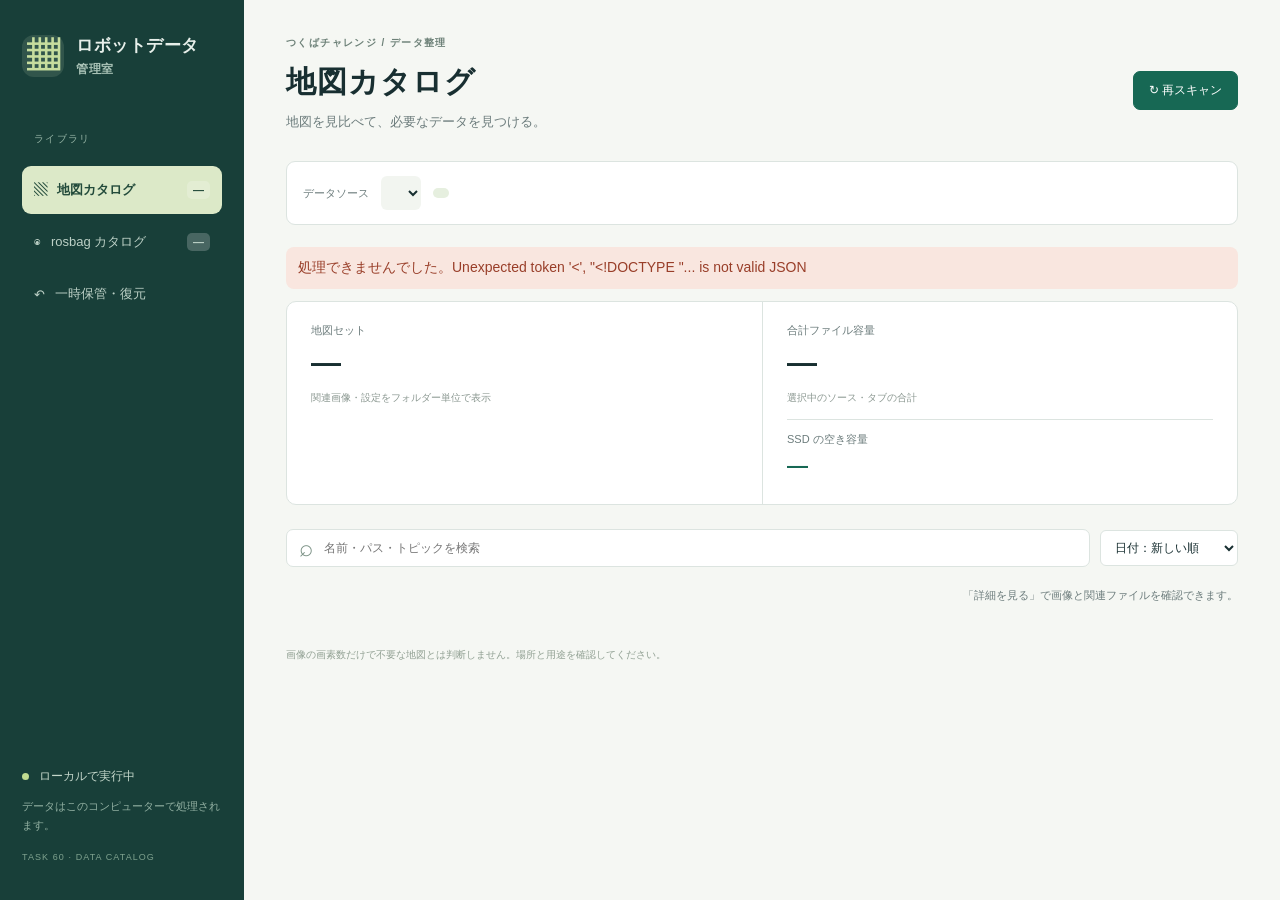
==== static/index.html @ c3719398 "Add portable ROS map and rosbag catalog with automatic discovery" ====
<!doctype html>
<html lang="ja"><head><meta charset="UTF-8"><meta name="viewport" content="width=device-width, initial-scale=1"><title>ロボットデータ管理室</title><link rel="stylesheet" href="/static/style.css"><script src="/static/app.js" defer></script></head>
<body>
<aside class="sidebar"><a class="brand" href="/"><span class="brand-icon">▦</span><span>ロボットデータ<span class="brand-sub">管理室</span></span></a><div class="nav-label">ライブラリ</div><nav><button class="nav active" data-tab="map"><span>▧</span> 地図カタログ <b id="map-count">—</b></button><button class="nav" data-tab="bag"><span>◉</span> rosbag カタログ <b id="bag-count">—</b></button><button class="nav" data-tab="trash"><span>↶</span> 一時保管・復元</button></nav><div class="sidebar-bottom"><span class="dot"></span> ローカルで実行中<p>データはこのコンピューターで処理されます。</p><span class="version">TASK 60 · DATA CATALOG</span></div></aside>
<main><header><div class="eyebrow">つくばチャレンジ / データ整理</div><div class="header-row"><div><h1 id="page-title">地図カタログ</h1><p id="page-description">地図を見比べて、必要なデータを見つける。</p></div><div class="header-actions"><button id="refresh" class="button primary">↻ 再スキャン</button></div></div></header>
<section class="source-bar"><label for="source">データソース</label><select id="source"></select><span id="mode" class="badge"></span><span id="source-path"></span></section>
<div id="notice" class="notice"></div><div id="errors" role="alert"></div>
<section class="stats"><div><span id="stat-label">地図セット</span><strong id="stat-count">—</strong><small id="stat-sub">関連画像・設定をフォルダー単位で表示</small></div><div><span>合計ファイル容量</span><strong id="stat-size">—</strong><small>選択中のソース・タブの合計</small><div class="disk-space"><span id="disk-label">SSD の空き容量</span><b id="disk-free">—</b><small id="disk-total"></small></div></div></section>
<section class="toolbar"><div class="search-wrap"><span>⌕</span><input id="search" type="search" placeholder="名前・パス・トピックを検索" aria-label="検索"></div><select id="sort" aria-label="並べ替え"><option value="date-desc">日付：新しい順</option><option value="date-asc">日付：古い順</option><option value="pixels-asc">画素数：少ない順</option><option value="pixels-desc">画素数：多い順</option><option value="size-desc">容量：大きい順</option><option value="size-asc">容量：小さい順</option><option value="name">名前順</option></select></section>
<div class="result-bar"><span id="result-count"></span><span id="view-hint">「詳細を見る」で画像と関連ファイルを確認できます。</span></div><section id="content" class="grid" aria-live="polite"></section><footer>画像の画素数だけで不要な地図とは判断しません。場所と用途を確認してください。</footer></main>
<dialog id="detail"><div class="dialog-head"><div><span id="detail-type" class="eyebrow"></span><h2 id="detail-title"></h2></div><button id="close" class="icon-button" aria-label="閉じる">×</button></div><div id="detail-body"></div><div class="dialog-footer"><span id="detail-policy"></span><button id="quarantine" class="button danger">フォルダーを一時保管へ</button></div></dialog>
<div id="toast" role="status"></div>
</body></html>
---- static/style.css ----
:root{--ink:#182f31;--muted:#6c7c7c;--green:#176854;--line:#dce4e0;--paper:#f5f7f3;--white:#fff;--amber:#9a6923}*{box-sizing:border-box}body{margin:0;background:var(--paper);color:var(--ink);font-family:-apple-system,BlinkMacSystemFont,"Hiragino Kaku Gothic ProN","Noto Sans JP",sans-serif;font-size:14px}button,input,select{font:inherit}button,a,select{touch-action:manipulation}button{cursor:pointer}button:disabled{cursor:default;opacity:.45}a{color:inherit;text-decoration:none}.sidebar{position:fixed;inset:0 auto 0 0;width:244px;padding:34px 22px;background:#183f39;color:#e7efea;display:flex;flex-direction:column}.brand{display:flex;gap:12px;align-items:center;font-weight:650;font-size:17px;letter-spacing:.03em}.brand-icon{width:42px;height:42px;background:#31554b;border-radius:12px;font-size:32px;text-align:center;line-height:40px;color:#c6dd9e}.brand-sub{display:block;font-size:12px;color:#a9c2b6;margin-top:4px}.nav-label{font-size:10px;color:#94b3a4;letter-spacing:.13em;margin:54px 12px 16px}.nav{border:0;background:transparent;color:#bcd0c6;padding:15px 12px;text-align:left;border-radius:9px;width:100%;margin:4px 0;display:flex;gap:10px;align-items:center;font-size:13px}.nav.active{background:#dce9c8;color:#234b3b;font-weight:650}.nav b{margin-left:auto;font-size:11px;background:#ffffff35;padding:3px 6px;border-radius:5px}.sidebar-bottom{margin-top:auto;font-size:12px;color:#c3d6ca;line-height:1.7}.sidebar-bottom p{color:#92b0a2;font-size:11px}.dot{display:inline-block;width:7px;height:7px;border-radius:50%;background:#c0dc91;margin-right:7px}.version{font-size:9px;letter-spacing:.12em;color:#7fa28f}main{margin-left:244px;padding:36px 42px 24px;max-width:1800px}.eyebrow{font-size:10px;font-weight:650;letter-spacing:.14em;color:#6d8178}.header-row{display:flex;align-items:center;justify-content:space-between;gap:20px}h1{font-size:30px;letter-spacing:.03em;margin:12px 0 10px}header p{margin:0;color:var(--muted);font-size:13px}.header-actions{display:flex;gap:9px}.button{padding:10px 15px;border:1px solid var(--line);border-radius:7px;background:white;color:var(--ink);font-weight:550;font-size:12px;white-space:nowrap}.button:hover{filter:brightness(.97)}.primary{background:var(--green);color:white;border-color:var(--green)}.source-bar{display:flex;align-items:center;gap:12px;margin-top:30px;padding:14px 16px;background:white;border:1px solid var(--line);border-radius:9px;flex-wrap:wrap}.source-bar label{font-size:11px;color:var(--muted)}select{background:white;border:1px solid var(--line);border-radius:6px;padding:9px 10px;color:var(--ink);font-size:12px;max-width:100%}.source-bar select{border:0;background:#f2f5f0;font-weight:600}.badge{display:inline-flex;align-items:center;font-size:10px;padding:5px 8px;border-radius:5px;background:#e6efdf;color:#40633d;white-space:nowrap}.badge.warm{background:#f7ecd5;color:#8b611a}#source-path{font-family:monospace;font-size:11px;color:var(--muted);overflow-wrap:anywhere}.notice{font-size:12px;line-height:1.8;color:#546b5d;margin:12px 2px 22px}.stats{display:grid;grid-template-columns:1fr 1fr 1.5fr;background:#fff;border:1px solid var(--line);border-radius:10px;margin-bottom:24px}.stats>div{padding:21px 24px}.stats>div+div{border-left:1px solid var(--line)}.stats span{display:block;font-size:11px;color:var(--muted)}.stats strong{display:block;font-size:30px;font-weight:600;margin:8px 0;letter-spacing:-.02em}.stats strong.dates{font-size:17px;letter-spacing:.01em;margin:16px 0}.stats small{font-size:10px;color:#8a9790}.toolbar{display:flex;gap:10px;align-items:center}.search-wrap{flex:1;display:flex;align-items:center;background:white;border:1px solid var(--line);border-radius:7px;padding:0 12px;min-width:160px}.search-wrap span{font-size:24px;color:#7d9387}.search-wrap input{padding:11px;border:0;outline:none;width:100%;background:transparent;font-size:12px}.result-bar{display:flex;justify-content:space-between;margin:21px 0 13px;font-size:11px;color:var(--muted)}.grid{display:grid;grid-template-columns:repeat(3,minmax(0,1fr));gap:18px}.card{background:white;border:1px solid var(--line);border-radius:10px;overflow:hidden;cursor:pointer;text-align:left;padding:0;color:inherit;transition:box-shadow .15s,transform .15s}.card:hover{box-shadow:0 5px 16px #24483b12;transform:translateY(-2px)}.thumb{height:185px;background:#e8ebe5;position:relative;display:flex;align-items:center;justify-content:center;overflow:hidden}.thumb img{width:100%;height:100%;object-fit:contain;padding:9px}.thumb .badge{position:absolute;top:10px;left:10px;background:#ffffffee}.thumb .image-count{position:absolute;bottom:9px;right:10px;background:#254637c9;color:white;border-radius:4px;padding:3px 6px;font-size:10px}.card-body{padding:15px}.card-top{display:flex;justify-content:space-between;gap:5px;align-items:center}.card h3{font-size:13px;margin:0;overflow-wrap:anywhere}.card .path{color:#88938c;font-size:10px;margin:8px 0 14px;overflow-wrap:anywhere;line-height:1.5}.card-metrics{display:flex;justify-content:space-between;border-top:1px solid #eef1ec;padding-top:11px;font-size:11px;color:#52665a}.card-metrics strong{font-weight:600}.card .tags{margin-top:10px;display:flex;gap:5px;flex-wrap:wrap}.empty{grid-column:1/-1;text-align:center;padding:70px 20px;border:1px dashed #bfcec2;border-radius:10px;color:var(--muted);line-height:2}.bag-list{display:flex;flex-direction:column;gap:10px}.bag{display:grid;grid-template-columns:44px minmax(0,1fr) auto;gap:15px;padding:18px;align-items:center}.bag-icon{width:42px;height:42px;border:1px solid #dbe8dd;border-radius:10px;display:grid;place-items:center;background:#eef4e9;color:var(--green);font-size:22px}.bag .path{margin:5px 0 8px}.bag-meta{display:flex;gap:17px;font-size:11px;color:var(--muted);flex-wrap:wrap}.bag-side{text-align:right;line-height:2}.bag-side strong{font-size:16px}.bag-side small{display:block;color:var(--muted);font-size:10px}.topic-pills{display:flex;gap:5px;margin-top:10px;flex-wrap:wrap}.topic-pills span{background:#f1f4ef;color:#617267;border-radius:4px;padding:3px 6px;font:10px monospace}footer{margin-top:30px;color:#91a093;font-size:10px;line-height:1.8}dialog{border:1px solid var(--line);border-radius:14px;width:min(930px,94vw);max-height:90vh;padding:0;color:var(--ink);box-shadow:0 25px 80px #16372733}dialog::backdrop{background:#18372d66;backdrop-filter:blur(3px)}.dialog-head{display:flex;justify-content:space-between;align-items:center;padding:22px 26px;border-bottom:1px solid var(--line)}h2{margin:7px 0 0;font-size:20px;overflow-wrap:anywhere}.icon-button{border:0;background:#edf2e9;border-radius:50%;font-size:24px;width:32px;height:32px;color:var(--ink)}#detail-body{padding:22px 26px;overflow-wrap:anywhere}.detail-image{display:block;max-width:100%;max-height:470px;margin:auto;background:#e9ece5}.image-stage{padding:14px;background:#e9ece5;border-radius:8px}.gallery{display:flex;gap:8px;overflow-x:auto;margin:12px 0}.gallery button{border:1px solid var(--line);background:white;border-radius:6px;padding:6px;min-width:100px;max-width:140px;font-size:9px;overflow-wrap:anywhere}.gallery img{width:90px;height:64px;object-fit:contain;display:block;margin:auto}.detail-facts{display:grid;grid-template-columns:repeat(3,1fr);gap:14px;margin:20px 0}.detail-facts div{background:#f3f6f0;padding:12px;border-radius:6px;font-size:12px}.detail-facts span{display:block;color:var(--muted);font-size:10px;margin-bottom:6px}.full-path{font-size:11px;background:#f3f5f1;padding:12px;border-radius:6px;font-family:monospace}.section-title{margin:22px 0 12px;font-size:13px}table{border-collapse:collapse;width:100%;font-size:11px}th,td{text-align:left;padding:10px 8px;border-bottom:1px solid #e5ebe2;overflow-wrap:anywhere}th{background:#f1f5ed;color:#627660;font-weight:500}td.code{font-family:monospace}td:last-child{text-align:right}.dialog-footer{display:flex;align-items:center;justify-content:space-between;gap:15px;padding:18px 26px;border-top:1px solid var(--line)}.dialog-footer span{color:var(--muted);font-size:11px}.danger{color:#a24935;border-color:#e5c6be}.warning{font-size:11px;padding:10px 12px;background:#fff4df;color:#88602b;border-radius:5px;margin:8px 0}.error{padding:12px;background:#f9e6df;border-radius:8px;color:#993e29;margin-bottom:12px}#toast{position:fixed;bottom:24px;left:50%;transform:translateX(-50%);background:#204f3f;color:white;padding:13px 22px;border-radius:9px;display:none;z-index:20;box-shadow:0 4px 20px #0002}.trash-row{display:flex;align-items:center;justify-content:space-between;gap:15px;padding:18px;background:white;border:1px solid var(--line);border-radius:8px}.trash-row p{margin:4px 0;font-size:12px;overflow-wrap:anywhere}.trash-row small{color:var(--muted)}:focus-visible{outline:3px solid #77ab85;outline-offset:3px}@media(min-width:1600px){.grid{grid-template-columns:repeat(4,minmax(0,1fr))}}@media(max-width:1100px){.sidebar{width:200px;padding:30px 15px}main{margin-left:200px;padding:28px 24px}.grid{grid-template-columns:repeat(2,minmax(0,1fr))}.stats>div{padding:17px}.stats strong.dates{font-size:13px}}@media(max-width:720px){.sidebar{position:static;width:auto;padding:15px}.brand{font-size:14px}.brand-icon{width:30px;height:30px;line-height:28px;font-size:24px}.brand-sub,.nav-label,.sidebar-bottom{display:none}nav{display:flex;margin-top:12px;gap:4px}.nav{font-size:11px;padding:10px 7px;gap:4px}.nav b{display:none}main{margin:0;padding:23px 16px}.header-row{align-items:flex-start;flex-direction:column}h1{font-size:25px}.source-bar{margin-top:20px}.stats{grid-template-columns:1fr 1fr}.stats>div:last-child{grid-column:1/-1;border-left:0;border-top:1px solid var(--line)}.stats strong.dates{font-size:15px;margin:9px 0}.toolbar{flex-wrap:wrap}.search-wrap{flex-basis:100%}.toolbar select{flex:1}#view-hint{display:none}.grid{gap:12px}.thumb{height:140px}.card-body{padding:11px}.card h3{font-size:11px}.card-metrics{font-size:10px;gap:4px;flex-wrap:wrap}.bag{grid-template-columns:1fr}.bag-icon{display:none}.bag-side{text-align:left}.detail-facts{grid-template-columns:1fr 1fr}.dialog-head,#detail-body,.dialog-footer{padding:16px}.dialog-footer{flex-wrap:wrap}}@media(max-width:400px){.grid{grid-template-columns:1fr}}

.card,.card h3,.card p,.card span,.card strong,.card small,#detail-body,.detail-title{-webkit-user-select:text;user-select:text}.detail-open{display:block;margin-top:12px;font-size:11px;padding:7px 10px}.bag-side .detail-open{margin-left:auto}.disk-space{border-top:1px solid var(--line);margin-top:14px;padding-top:12px}.disk-space b{display:block;font-size:21px;margin:6px 0;color:var(--green)}.disk-space small{display:block}.card .detail-open{cursor:pointer}@media(max-width:720px){.bag-side .detail-open{margin-left:0}}

.card{cursor:auto}.card:hover{transform:none;box-shadow:none}.card .badge{cursor:default}.card .detail-open{cursor:pointer}

.stats{grid-template-columns:1fr 1fr}@media(max-width:720px){.stats>div:last-child{grid-column:auto;border-top:0;border-left:1px solid var(--line)}}


#image-open{display:block;cursor:zoom-in}.image-open-hint{text-align:center;color:var(--muted);font-size:11px;margin:12px 0 0}
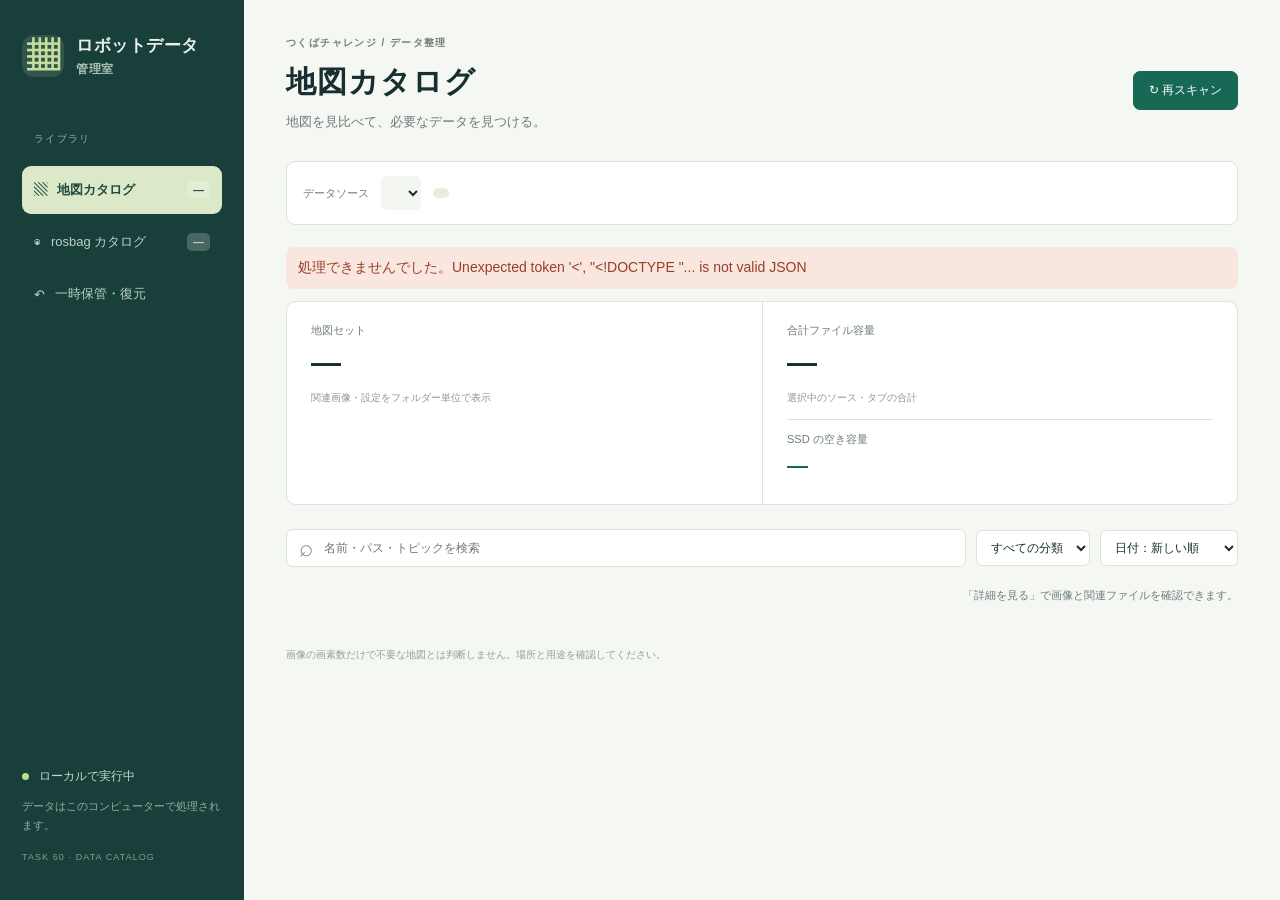
==== commit 119433ed: "Add per-item deletion, path categories and accurate map/bag sizes" ====
--- a/static/index.html
+++ b/static/index.html
@@ -6,7 +6,7 @@
 <section class="source-bar"><label for="source">データソース</label><select id="source"></select><span id="mode" class="badge"></span><span id="source-path"></span></section>
 <div id="notice" class="notice"></div><div id="errors" role="alert"></div>
 <section class="stats"><div><span id="stat-label">地図セット</span><strong id="stat-count">—</strong><small id="stat-sub">関連画像・設定をフォルダー単位で表示</small></div><div><span>合計ファイル容量</span><strong id="stat-size">—</strong><small>選択中のソース・タブの合計</small><div class="disk-space"><span id="disk-label">SSD の空き容量</span><b id="disk-free">—</b><small id="disk-total"></small></div></div></section>
-<section class="toolbar"><div class="search-wrap"><span>⌕</span><input id="search" type="search" placeholder="名前・パス・トピックを検索" aria-label="検索"></div><select id="sort" aria-label="並べ替え"><option value="date-desc">日付：新しい順</option><option value="date-asc">日付：古い順</option><option value="pixels-asc">画素数：少ない順</option><option value="pixels-desc">画素数：多い順</option><option value="size-desc">容量：大きい順</option><option value="size-asc">容量：小さい順</option><option value="name">名前順</option></select></section>
+<section class="toolbar"><div class="search-wrap"><span>⌕</span><input id="search" type="search" placeholder="名前・パス・トピックを検索" aria-label="検索"></div><select id="category" aria-label="パス分類"><option value="">すべての分類</option></select><select id="sort" aria-label="並べ替え"><option value="date-desc">日付：新しい順</option><option value="date-asc">日付：古い順</option><option value="pixels-asc">画素数：少ない順</option><option value="pixels-desc">画素数：多い順</option><option value="size-desc">容量：大きい順</option><option value="size-asc">容量：小さい順</option><option value="name">名前順</option></select></section>
 <div class="result-bar"><span id="result-count"></span><span id="view-hint">「詳細を見る」で画像と関連ファイルを確認できます。</span></div><section id="content" class="grid" aria-live="polite"></section><footer>画像の画素数だけで不要な地図とは判断しません。場所と用途を確認してください。</footer></main>
 <dialog id="detail"><div class="dialog-head"><div><span id="detail-type" class="eyebrow"></span><h2 id="detail-title"></h2></div><button id="close" class="icon-button" aria-label="閉じる">×</button></div><div id="detail-body"></div><div class="dialog-footer"><span id="detail-policy"></span><button id="quarantine" class="button danger">フォルダーを一時保管へ</button></div></dialog>
 <div id="toast" role="status"></div>
